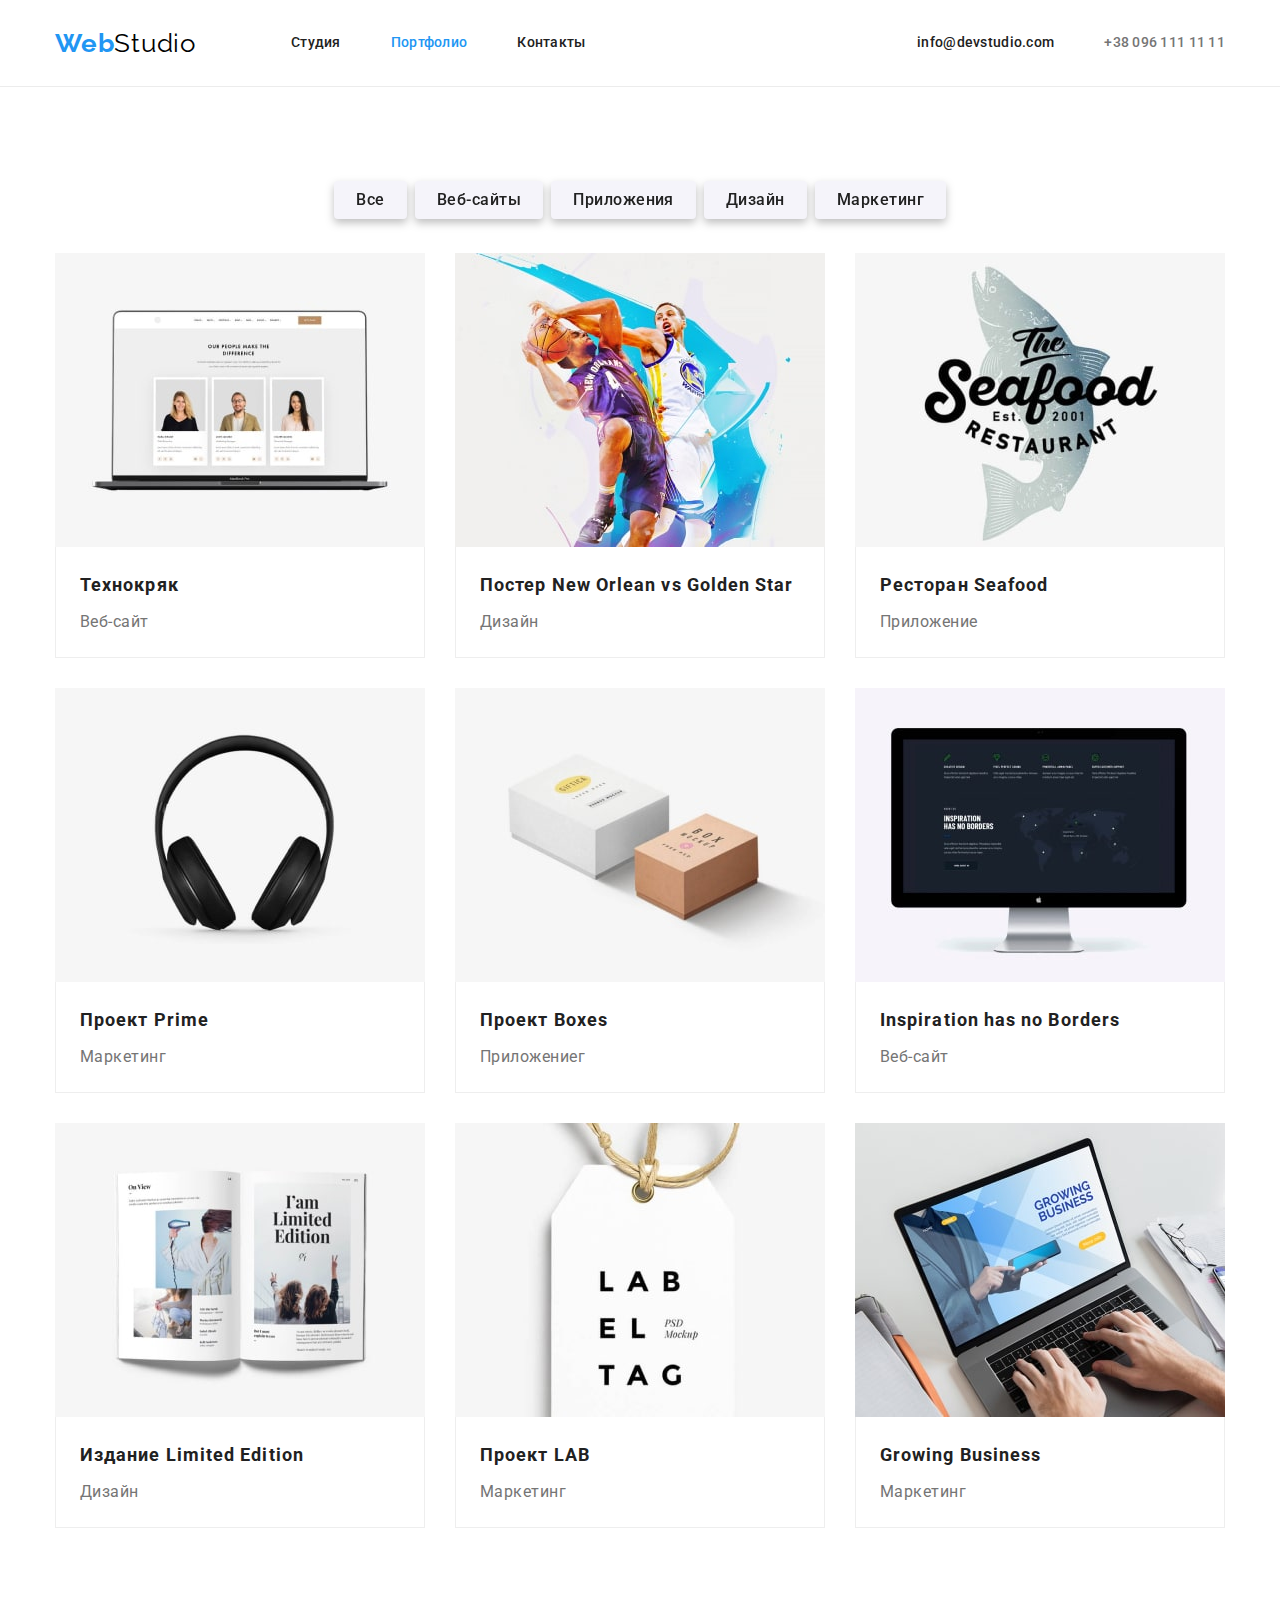
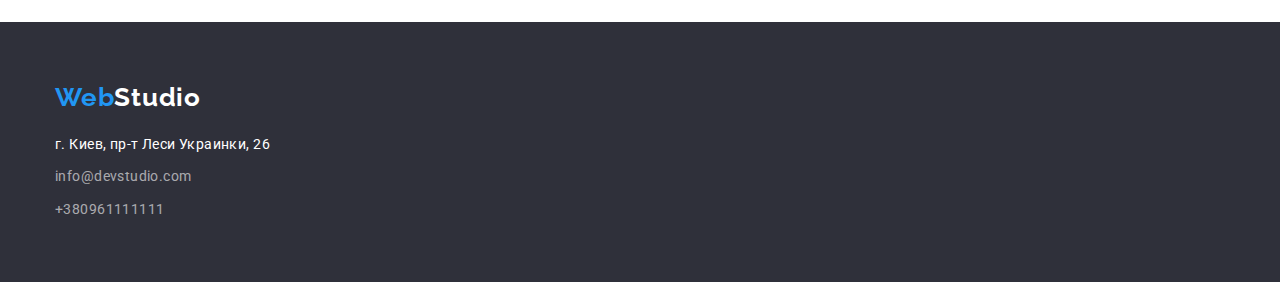
==== portfolio.html @ 40e77f45 "start" ====
<!DOCTYPE html>
<html lang="en">
<head>
    <meta charset="UTF-8">
    <meta http-equiv="X-UA-Compatible" content="IE=edge">
    <meta name="viewport" content="width=device-width, initial-scale=1.0">
    <title>Portfolio</title>
    <link rel="stylesheet" href="./css/modern-normalize.css" />
    <link
        rel="stylesheet"     
        href="https://fonts.googleapis.com/css2?family=Oleo+Script&family=Raleway:wght@700&family=Roboto:wght@400;500;700;900&display=swap"
    />    
    <link rel="stylesheet" href="./css/styles.css" />
</head>
<body>
    
    <!----------------------------------HEADER---------------------------------->
    
    <header class="header">
        <div class="container header-container">
            <nav class="header-navigation">
                <a class="link" href="./" lang="en"><span class="logo-part1">Web</span><span
                        class="logo-part2">Studio</span></a>
                <ul class="list header-list">
                    <li class="header-item"><a class="link header-link" href="./index.html">Студия</a></li>
                    <li class="header-item"><a class="link header-link current" href="./portfolio.html">Портфолио</a></li>
                    <li class="header-item"><a class="link header-link" href="">Контакты</a></li>
                </ul>
            </nav>
            <ul class="list header-list header-contacts">
                <li class="header-item"><a class="link header-link" href="mailto:info@devstudio.com">info@devstudio.com</a></li>
                <li class="header-item"><a class="link header-link header-tel" href="tel:+380961111111">+38 096 111 11 11</a></li>
            </ul>
        </div>
    </header>
        
    <!----------------------------------PORTFOLIO HERO---------------------------------->
    
    <main class="portfolio-hero">
        <section class="section">
            <div class="container">
                <ul class="list filter-list">
                    <li class="filter-items"><button class="portfolio-filter" type="button">Все</button></li>
                    <li class="filter-items"><button class="portfolio-filter" type="button">Веб-сайты</button></li>
                    <li class="filter-items"><button class="portfolio-filter" type="button">Приложения</button></li>
                    <li class="filter-items"><button class="portfolio-filter" type="button">Дизайн</button></li>
                    <li class="filter-items"><button class="portfolio-filter" type="button">Маркетинг</button></li>
                </ul>
                <ul class="list portfolio-list">
                    <li class="portfolio-item">
                        <a>
                            <img src="./images/portfolio/web-technokrack.jpg" alt="открытый ноутбук с сайтом технокряк" width="370" height="294" />
                            <div class="project-info">
                                <h3 class="portfolio-title">Технокряк</h1>
                                <p class="portfolio-text">Веб-сайт</p>
                            </div>    
                        </a>    
                    </li>    
                    <li class="portfolio-item">
                        <a>
                            <img src="./images/portfolio/design-poster-new-orlean-vs-golden-star.jpg" alt="постер с баскетболистами" width="370"
                                height="294" />
                            <div class="project-info">
                                <h3 class="portfolio-title">Постер New Orlean vs Golden Star</h1>
                                <p class="portfolio-text">Дизайн</p>
                            </div>
                        </a>
                    </li>
                    <li class="portfolio-item">
                        <a>
                            <img src="./images/portfolio/app-seafood-restaurant.jpg" alt="емблема рыбного ресторана" width="370"
                                height="294" />
                            <div class="project-info">
                                <h3 class="portfolio-title">Ресторан Seafood</h1>
                                <p class="portfolio-text">Приложение</p>
                            </div>
                        </a>
                    </li>
                    <li class="portfolio-item">
                        <a>
                            <img src="./images/portfolio/marketing-heandsfree-prime.jpg" alt="наушники" width="370" height="294" />
                            <div class="project-info">
                                <h3 class="portfolio-title">Проект Prime</h1>
                                <p class="portfolio-text">Маркетинг</p>
                            </div>
                        </a>
                    </li>
                    <li class="portfolio-item">
                        <a>
                            <img src="./images/portfolio/app-project-boxes.jpg" alt="коробки" width="370" height="294" />
                            <div class="project-info">
                                <h3 class="portfolio-title">Проект Boxes</h1>
                                <p class="portfolio-text">Приложениег</p>
                            </div>
                        </a>
                    </li>
                    <li class="portfolio-item">
                        <a>
                            <img src="./images/portfolio/web-Inspiration-has-no-borders.jpg" alt="монитор" width="370" height="294" />
                            <div class="project-info">
                                <h3 class="portfolio-title" lang="en">Inspiration has no Borders</h1>
                                <p class="portfolio-text">Веб-сайт</p>
                            </div>
                        </a>
                    </li>
                    <li class="portfolio-item">
                        <a>
                            <img src="./images/portfolio/design-limited-edition.jpg" alt="журнал" width="370" height="294" />
                            <div class="project-info">
                                <h3 class="portfolio-title">Издание Limited Edition</h1>
                                <p class="portfolio-text">Дизайн</p>
                            </div>
                        </a>
                    </li>
                    <li class="portfolio-item">
                        <a>
                            <img src="./images/portfolio/marketing-project-lab.jpg" alt="бирка" width="370" height="294" />
                            <div class="project-info">
                                <h3 class="portfolio-title">Проект LAB</h1>
                                <p class="portfolio-text">Маркетинг</p>
                            </div>
                        </a>    
                    </li>
                    <li class="portfolio-item">
                        <a>
                            <img src="./images/portfolio/appgrowing-business.jpg" alt="печатает на ноутбуке" width="370" height="294" />
                            <div class="project-info">
                                <h3 class="portfolio-title" lang="en">Growing Business</h1>
                                <p class="portfolio-text">Маркетинг</p>
                            </div>
                        </a>    
                    </li>
                </ul>
            </div>    
        </section>
    </main>
    
    <!----------------------------------FOOTER---------------------------------->
    
    <footer class="footer">
        <div class="container">
            <a class="link footer-logo" href="./" lang="en"><span class="logo-part1">Web</span><span
                    class="logo-part2-1">Studio</span></a>
            <address class="address-list">
                <ul class="list footer-list">
                    <li class="footer-item"><a class="link footer-link footer-address"
                            href="https://goo.gl/maps/CrpynMeNZt9cLwVB6" target="_blank">г. Киев, пр-т Леси Украинки, 26</a>
                    </li>
                    <li class="footer-item"><a class="link footer-link"
                            href="mailto:info@devstudio.com">info@devstudio.com</a></li>
                    <li class="footer-item"><a class="link footer-link" href="tel:+380961111111">+380961111111</a></li>
                </ul>
            </address>
        </div>
    </footer>
</body>
</html>
---- css/styles.css ----
:root {
  --logo-main-color: #2196f3;
  --logo-second-color: #000000;
  --logo-third-color: #ffffff;
  --heder-link-color: #212121;
  --heder-acent-link-color: #2196f3;
  --heder-tel-color: #757575;
  --title-main-color: #212121;
  --title-second-color: #212121;
  --title-third-title-color: #ffffff;
  --text-main-color: #757575;
  --btn-main-color: #2196f3;
  --btn-second-color: #f5f4fa;
  --btn-text-color: #ffffff;
  --btn-second-text-color: #212121;
  --footer-text-color: rgba(255, 255, 255, 0.6);
  --footer-text-accent-color: #ffffff;
  --footer-text-address-color: #ffffff;
  --background-main-color: #ffffff;
  --items-background-color: #ffffff;
}

p,
h1,
h2,
h3 {
  margin: 0;
}

ul {
  margin: 0;
  padding: 0;
}

img {
  display: block;
  max-width: 100%;
}

.container {
  width: 1200px;
  padding-left: 15px;
  padding-right: 15px;
  margin: 0 auto;
}

.section {
  padding-top: 94px;
  padding-bottom: 94px;
}

button {
  cursor: pointer;
}

body {
  font-family: "Roboto", sans-serif;
  font-style: normal;
  color: var(--text-main-color)
  background-color: var(--background-main-color);
}

.list {
  list-style: none;
}

.link {
  text-decoration: none;
}

.visually-hidden {
  position: absolute;
  white-space: nowrap;
  width: 1px;
  height: 1px;
  overflow: hidden;
  border: 0;
  padding: 0;
  clip: rect(0 0 0 0);
  clip-path: inset(50%);
  margin: -1px;
}

/*---------------------HEADER---------------------*/

.header {
  border-bottom: 1px solid #ECECEC;
}

.header-list {
  display: flex;
  margin-left: 95px;
}

.header-navigation {
  display: flex;
  align-items: center;
}

.header-contacts {
  margin-left: auto;
}

.header-container {
  display: flex;
  align-items: center;
}

.logo-part1 {
  font-family: "Raleway";
  font-weight: 700;
  font-size: 26px;
  line-height: 1.19;
  letter-spacing: 0.03em;
  color: var(--logo-main-color);
}

.logo-part2 {
  font-family: "Raleway";
  font-weight: 400;
  font-size: 26px;
  line-height: 1.19;
  letter-spacing: 0.03em;
  color: var(--logo-second-color);
}

.logo-part2-1 {
  font-family: "Raleway";
  font-weight: 700;
  font-size: 26px;
  line-height: 1.19;
  letter-spacing: 0.03em;
  color: var(--logo-third-color);
}

.header-item:not(:last-child) {
  margin-right: 50px;
}

.header-link {
  font-weight: 500;
  font-size: 14px;
  line-height: 1.14;
  letter-spacing: 0.02em;
  color: var(--heder-link-color);
  padding-top: 35px;
  padding-bottom: 35px;
  display: block;
}

.header-link:hover,
.header-link:focus {
  color: var(--heder-acent-link-color);
}

.current {
  color: var(--heder-acent-link-color)
}

.header-mail {
  font-weight: 500;
  font-size: 14px;
  line-height: 1.14;
  letter-spacing: 0.02em;
  color: var(--heder-tel-color);
  }

.header-tel {
  font-weight: 500;
  font-size: 14px;
  line-height: 1.14;
  letter-spacing: 0.02em;
  color: var(--heder-tel-color);
  }

/*---------------------HERO---------------------*/

.hero {
  background-color: #2f303a;
  padding-bottom: 200px;
  padding-top: 200px;
}

.hero-title {
  font-weight: 900;
  font-size: 44px;
  line-height: 1.36;
  text-align: center;
  letter-spacing: 0.06em;
  text-transform: uppercase;
  color: var(--title-third-title-color);
  max-width: 696px;
  margin: 0 auto 30px;
  }

.hero-btn {
  font-family: inherit;
  font-weight: 700;
  font-size: 16px;
  line-height: 1.87;
  display: flex;
  align-items: center;
  text-align: center;
  letter-spacing: 0.06em;
  background: var(--btn-main-color);
  color: var(--btn-text-color);
  box-sizing: border-box;
  min-width: 200px;
  min-height: 50px;
  border-radius: 4px;
  padding: 10px 32px;
  margin: 0 auto;
  display: block;
  }

.hero-btn:hover,
.hero-btn:focus {
  background: #188ce8;
}

/*---------------------FEATURES---------------------*/

section.features {
  padding-bottom: 0;
}

.features-title {
  font-weight: 700;
  font-size: 14px;
  line-height: 1.14;
  letter-spacing: 0.03em;
  text-transform: uppercase;
  color: var(--title-main-color);
  }

.features-list {
  display: flex;
}

.features-item {
  width: 270px;
}

.feutered-item:not(:last-child) {
  margin-right: 30px;
}

.features-text {
  font-weight: 400;
  font-size: 14px;
  line-height: 1.71;
  letter-spacing: 0.03em;
  color: var(--text-main-color);
}

/*---------------------WHAT WE DOING---------------------*/

.what-we-doing-title {
  font-weight: 700;
  font-size: 36px;
  line-height: 1.17;
  text-align: center;
  letter-spacing: 0.03em;
  color: var(--title-main-color);
  margin-bottom: 50px;
}

.doing-list {
  display: flex;
  flex-wrap: wrap;
}

.doing-item:not(:last-child) {
  margin-right: 30px;
}

/*---------------------TEAM---------------------*/

.team {
  background-color: #F5F4FA;
}

.team-title {
  font-weight: bold;
  font-size: 36px;
  line-height: 1.16;
  text-align: center;
  letter-spacing: 0.03em;
  color:var(--title-main-color);
  margin-bottom: 50px;
}

.team-list {
  display: flex;
  flex-wrap: wrap;
  }

.team-item {
  background: var(--items-background-color);
  width: 270px;
  filter: drop-shadow(0px 4px 4px rgba(0, 0, 0, 0.25));
}

.team-item:not(:last-child) {
  margin-right: 30px;
}

.team-info {
  padding-top: 30px;
  padding-bottom: 30px;
}

.team-member {
  font-weight: 500;
  font-size: 16px;
  line-height: 1.19;
  text-align: center;
  letter-spacing: 0.03em;
  color: var(--title-second-color);
  margin-bottom: 10px;
}

.team-text {
  font-weight: 400;
  font-size: 16px;
  line-height: 1.19;
  text-align: center;
  letter-spacing: 0.03em;
  color: var(--text-main-color);
  }

/*---------------------FOOTER---------------------*/

.footer {
  background: #2f303a;
  padding-top: 60px;
  padding-bottom: 60px;
}

address {
  font-style: normal;
}

.footer-logo {
  display: block;
  margin-bottom: 20px;
}

.footer-item:not(:last-child) {
  margin-bottom: 9px;
}

.footer-link {
  font-weight: 400;
  font-size: 14px;
  line-height: 1.71;
  letter-spacing: 0.03em;
  color: var(--footer-text-color);
}

.footer-address {
  color: var(--footer-text-address-color);
}

/*---------------------PORTFOLIO---------------------*/

.filter-list {
  display: flex;
  margin: 0 auto 34px;
  justify-content: center;
}

.filter-items:not(:last-child) {
  margin-right: 8px;
}

.portfolio-filter {
  background-color: #F5F4FA;
  font-family: inherit;
  font-weight: 500;
  font-size: 16px;
  line-height: 1.62;
  text-align: center;
  letter-spacing: 0.03em;
  color: var(--btn-second-text-color);
  min-width: 73px;
  padding: 6px 22px;
  display: block;
  border: transparent;
  border-radius: 4px;
  filter: drop-shadow(0px 4px 4px rgba(0, 0, 0, 0.25));
}

.portfolio-filter:hover,
.portfolio-filter:focus {
  background-color: var(--btn-main-color);
  font-weight: 500;
  font-size: 16px;
  line-height: 1.62;
  text-align: center;
  letter-spacing: 0.03em;
  color: var(--btn-text-color);
  box-shadow: 0px 4px 4px 0px #00000040;
}

.portfolio-list {
  display: flex;
  flex-wrap: wrap;
  margin-left: -30px;
  margin-top: -30px;
}

.portfolio-item {
  margin-top: 30px;
  flex-basis: calc(100% / 3 - 30px);
  margin-left: 30px;
  background: var(--items-background-color);
  }

.project-info {
  padding: 20px 24px;
  border-bottom: 1px solid #EEEEEE;
  border-left: 1px solid #EEEEEE;
  border-right: 1px solid #EEEEEE;
}

.portfolio-title {
  font-weight: 700;
  font-size: 18px;
  line-height: 2.0;
  letter-spacing: 0.06em;
  color: var(--title-main-color);
}

.portfolio-text {
font-weight: 400;
font-size: 16px;
line-height: 1.87;
letter-spacing: 0.03em;
color: var(--text-main-color);
margin-top: 4px;
}
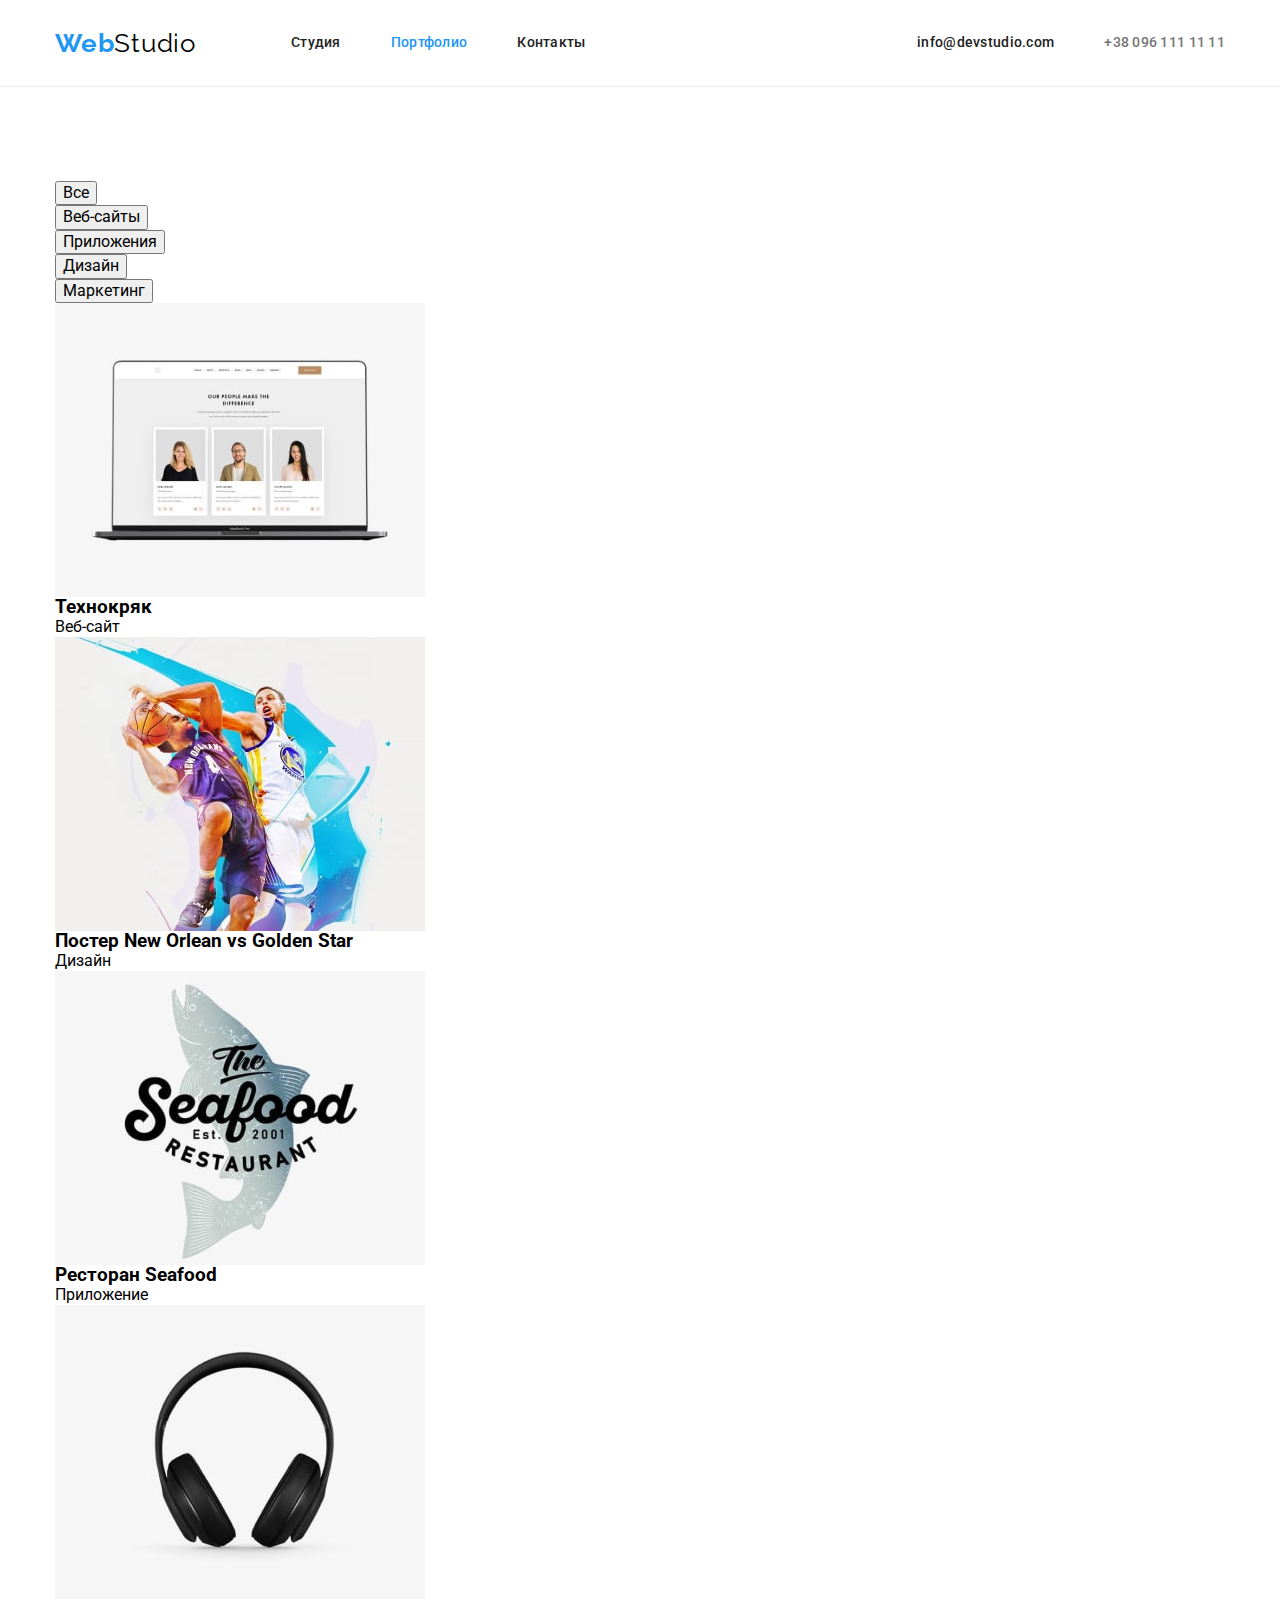
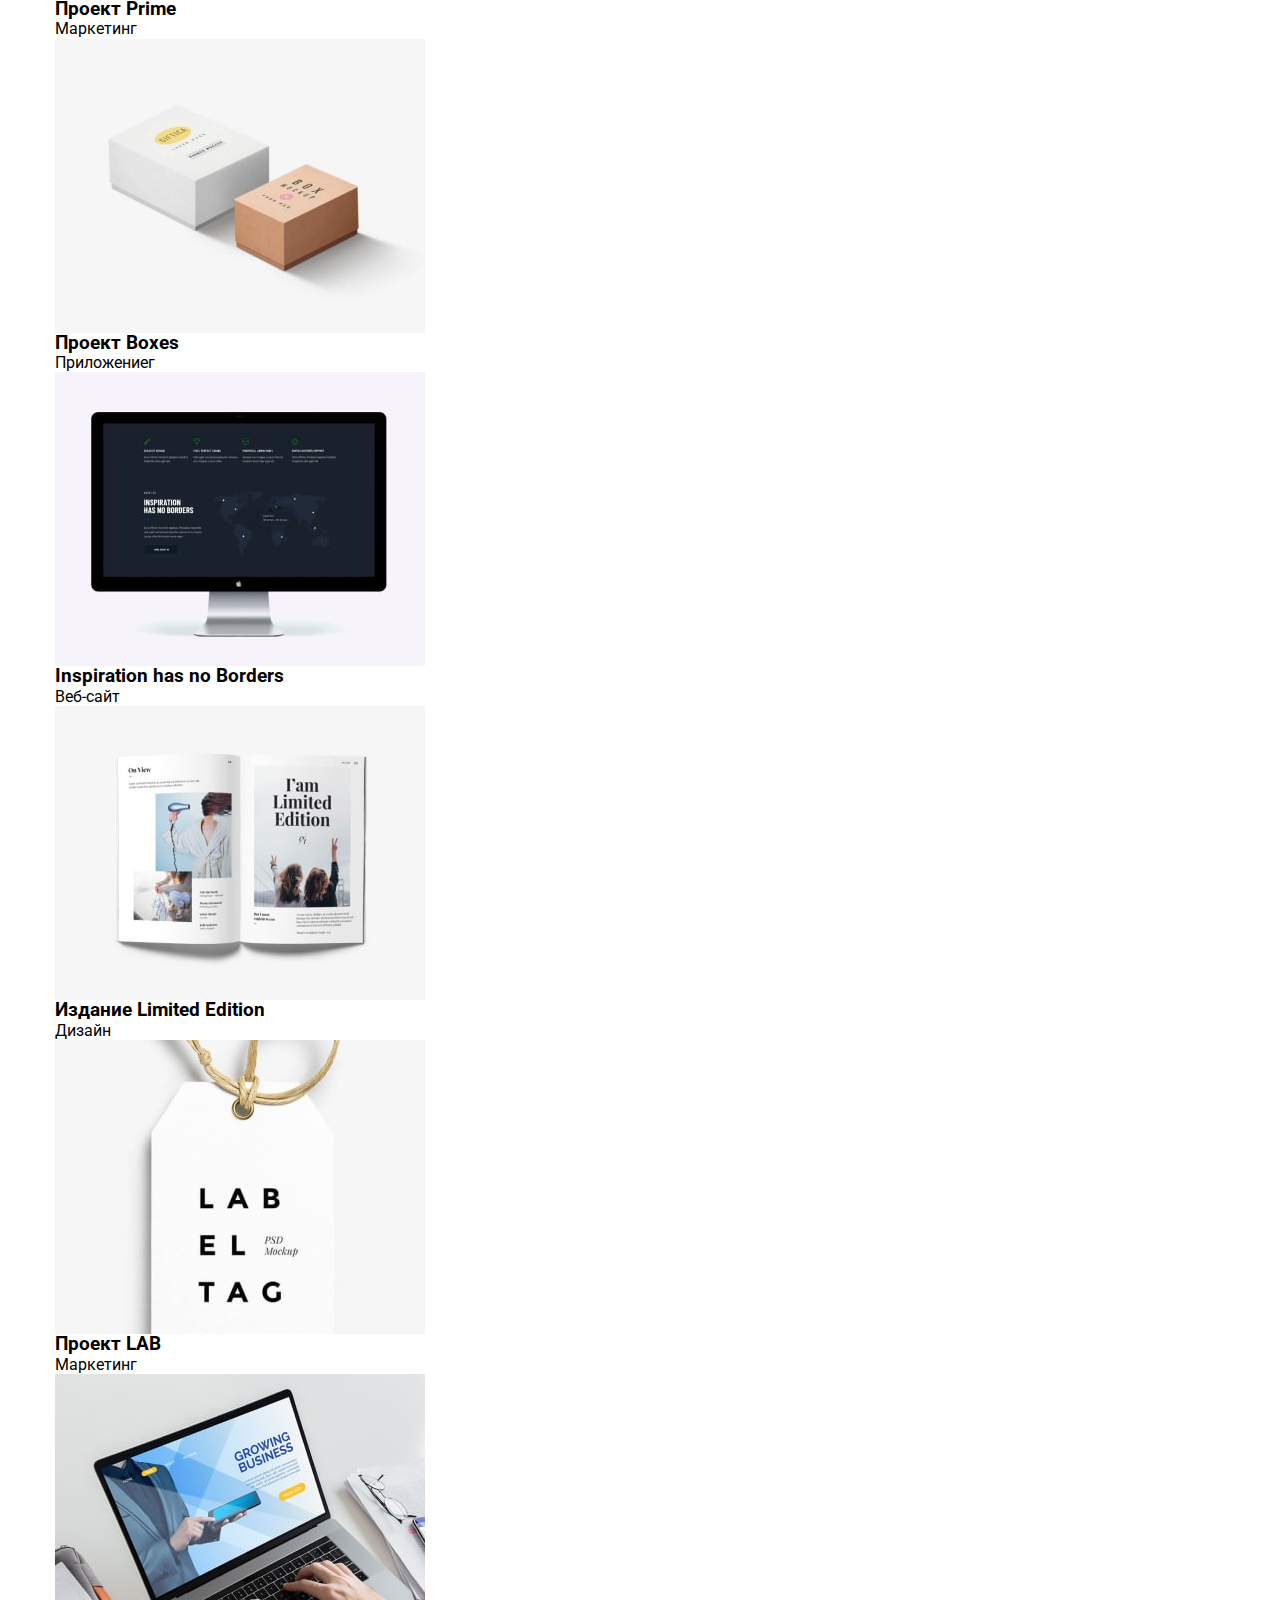
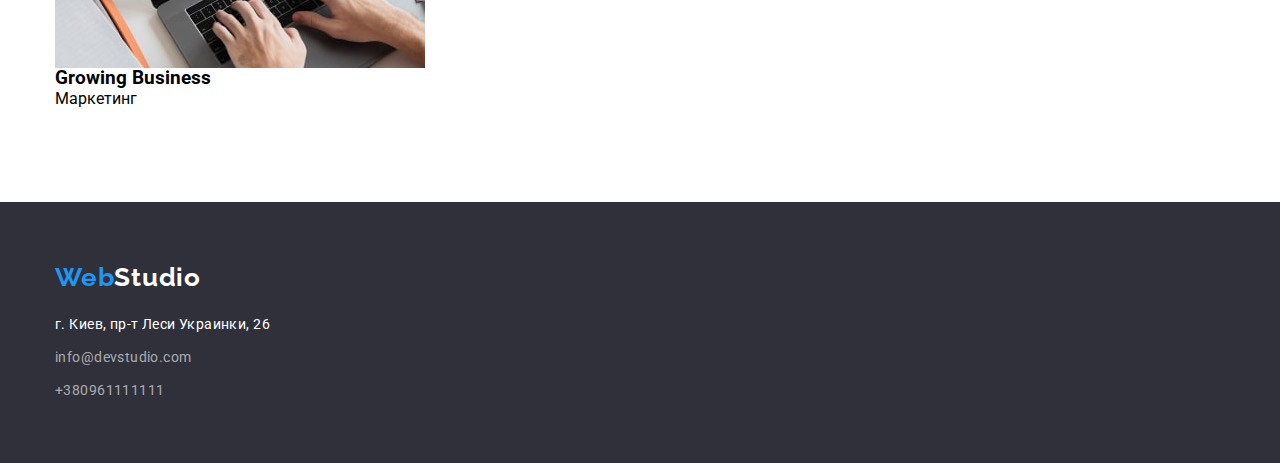
==== commit c877232c: "add header and footer icon" ====
--- a/portfolio.html
+++ b/portfolio.html
@@ -152,6 +152,9 @@
                 </ul>
             </address>
         </div>
+        <div class="container">
+            
+        </div>
     </footer>
 </body>
 </html>--- a/css/styles.css
+++ b/css/styles.css
@@ -18,7 +18,8 @@
   --footer-text-address-color: #ffffff;
   --background-main-color: #ffffff;
   --items-background-color: #ffffff;
-}
+  --icon-background-color: #ffffff;
+  }
 
 p,
 h1,
@@ -145,7 +146,8 @@
   color: var(--heder-link-color);
   padding-top: 35px;
   padding-bottom: 35px;
-  display: block;
+  display: flex;
+  align-items: center;
 }
 
 .header-link:hover,
@@ -165,6 +167,21 @@
   color: var(--heder-tel-color);
   }
 
+.header-mail::before {
+  fill: currentColor;
+  margin-right: 10px;
+  margin-right: 16px;
+  background-image: url(../images/icons/icons.svg#icon-envelope);
+}
+
+.mail-icon {
+  fill: currentColor;
+  margin-right: 10px;
+  margin-right: 16px;
+  background-image: url(../);
+}
+
+
 .header-tel {
   font-weight: 500;
   font-size: 14px;
@@ -173,12 +190,23 @@
   color: var(--heder-tel-color);
   }
 
+.tel-icon {
+  fill: currentColor;
+  margin-right: 10px;
+}
+
 /*---------------------HERO---------------------*/
 
 .hero {
-  background-color: #2f303a;
+  background-color: #C4C4C4;
+  background-image: url(../images/Hero-bg.jpg);
+  background-image: linear-gradient(to right, #2F303A66);
+  background-repeat: no-repeat;
+  background-position: center;
+  block-size: cover;
   padding-bottom: 200px;
   padding-top: 200px;
+  filter: drop-shadow(0px 4px 4px rgba(0, 0, 0, 0.25));
 }
 
 .hero-title {
@@ -224,6 +252,32 @@
   padding-bottom: 0;
 }
 
+.features-list {
+  display: flex;
+}
+
+.features-item {
+  width: 270px;
+}
+
+.features-item + .features-item {
+  margin-left: 30px;
+}
+
+.pre-futures {
+  width: 270px;
+  height: 120px;
+  background: #F5F4FA;
+  padding: 25px 100px;
+  margin-bottom: 30px;
+}
+
+.pre-futures-icon {
+  width: 70px;
+  height: 70px;
+  fill: #212121;
+}
+
 .features-title {
   font-weight: 700;
   font-size: 14px;
@@ -232,18 +286,6 @@
   text-transform: uppercase;
   color: var(--title-main-color);
   }
-
-.features-list {
-  display: flex;
-}
-
-.features-item {
-  width: 270px;
-}
-
-.feutered-item:not(:last-child) {
-  margin-right: 30px;
-}
 
 .features-text {
   font-weight: 400;
@@ -253,6 +295,10 @@
   color: var(--text-main-color);
 }
 
+.pre-futures-icon {
+
+}
+
 /*---------------------WHAT WE DOING---------------------*/
 
 .what-we-doing-title {
@@ -327,14 +373,109 @@
   text-align: center;
   letter-spacing: 0.03em;
   color: var(--text-main-color);
-  }
-
-/*---------------------FOOTER---------------------*/
+  margin-bottom: 16px;
+  }
+
+.team-social-list {
+  display: flex;
+  justify-content: center;
+}
+
+.team-social-item {
+  width: 44px;
+  height: 44px;
+}
+
+.team-social-item + .team-social-item {
+  margin-left: 10px;
+}
+
+.team-social-link {
+  width: 100%;
+  height: 100%;
+  display: block;
+  background-color:var(--icon-background-color);
+  border-radius: 50%;
+  display: flex;
+  align-items: center;
+  justify-content: center;
+  color:  #AFB1B8;
+}
+
+.team-social-icon {
+  fill: currentColor;
+}
+
+.team-social-link:hover,
+.team-social-link:focus {
+  background-color: #2196F3;
+  color: #ffffff;
+}  
+
+/*---------------------CASTOMERS---------------------*/
+
+.castomers-title {
+  font-weight: 700;
+  font-size: 36px;
+  line-height: 1.16;
+  text-align: center;
+  letter-spacing: 0.03em;
+  color:var(--title-main-color);
+  margin-bottom: 50px;
+}
+
+.castomers-list {
+  display: flex;
+}
+
+.castomers-item {
+  width: 170px;
+  height: 92px;
+}
+
+.castomers-item + .castomers-item {
+  margin-left: 30px;
+}
+
+.castomers-link {
+  width: 100%;
+  height: 100%;
+  display: block;
+  background-color:var(--icon-background-color);
+  display: flex;
+  align-items: center;
+  justify-content: center;
+  color:  #AFB1B8;
+  border: 1px solid #AFB1B8;
+  box-sizing: border-box;
+  border-radius: 4px;
+  padding: 16px 32px;  
+}
+
+.castomers-icon {
+  fill: currentColor;
+}
+
+.castomers-link:hover,
+.castomers-link:focus {
+  color: #2196F3;
+  border: 1px solid #2196F3;
+}
+
+  /*---------------------FOOTER---------------------*/
 
 .footer {
   background: #2f303a;
   padding-top: 60px;
   padding-bottom: 60px;
+  /* display: flex;
+  align-items: center;
+  justify-content: start; */
+}
+
+.footer-container {
+  display: flex;
+  justify-content: start;
 }
 
 address {
@@ -361,6 +502,95 @@
 .footer-address {
   color: var(--footer-text-address-color);
 }
+
+.footer-social{
+  width: auto;
+  height: auto;
+  margin-left: 70px;
+}
+
+.footer-social-title {
+  font-weight: 700;
+  height: 14px;
+  line-height: 1.14;
+  letter-spacing: 0.03em;
+  text-align: center;
+  color: var(--title-third-title-color);
+  margin-bottom: 20px;
+}
+
+.footer-social-list {
+  display: flex;
+  justify-content: center;
+}
+
+.footer-social-items {
+  width: 44px;
+  height: 44px;
+  background-color: rgba(255, 255, 255, 0.1);
+  border-radius: 50%;
+}
+
+.footer-social-items + .footer-social-items {
+ margin-left: 10px;
+}
+
+.footer-social-link {
+  width: 100%;
+  height: 100%;
+  display: block;
+  background-color:#FFFFFF1A;
+  border-radius: 50%;
+  display: flex;
+  align-items: center;
+  justify-content: center;
+  color:  #ffffff;
+}
+
+.footer-social-icon {
+  fill: currentColor;
+}
+
+.footer-social-link:hover,
+.footer-social-link:focus {
+  background-color: #2196F3;
+  color: #ffffff;
+
+/* .team-social-list {
+  display: flex;
+  justify-content: center;
+}
+
+.team-social-item {
+  width: 44px;
+  height: 44px;
+}
+
+.team-social-item + .team-social-item {
+  margin-left: 10px;
+}
+
+.team-social-link {
+  width: 100%;
+  height: 100%;
+  display: block;
+  background-color:var(--icon-background-color);
+  border-radius: 50%;
+  display: flex;
+  align-items: center;
+  justify-content: center;
+  color:  #AFB1B8;
+}
+
+.team-social-icon {
+  fill: currentColor;
+}
+
+.team-social-link:hover,
+.team-social-link:focus {
+  background-color: #2196F3;
+  color: #ffffff;
+}  */
 
 /*---------------------PORTFOLIO---------------------*/
 
@@ -401,6 +631,7 @@
   letter-spacing: 0.03em;
   color: var(--btn-text-color);
   box-shadow: 0px 4px 4px 0px #00000040;
+  filter: drop-shadow(0px 4px 4px rgba(0, 0, 0, 0.25));
 }
 
 .portfolio-list {
@@ -416,6 +647,11 @@
   margin-left: 30px;
   background: var(--items-background-color);
   }
+
+.portfolio-item:hover,
+.portfolio-item:focus {
+  filter: drop-shadow(0px 4px 4px rgba(0, 0, 0, 0.25));
+}
 
 .project-info {
   padding: 20px 24px;
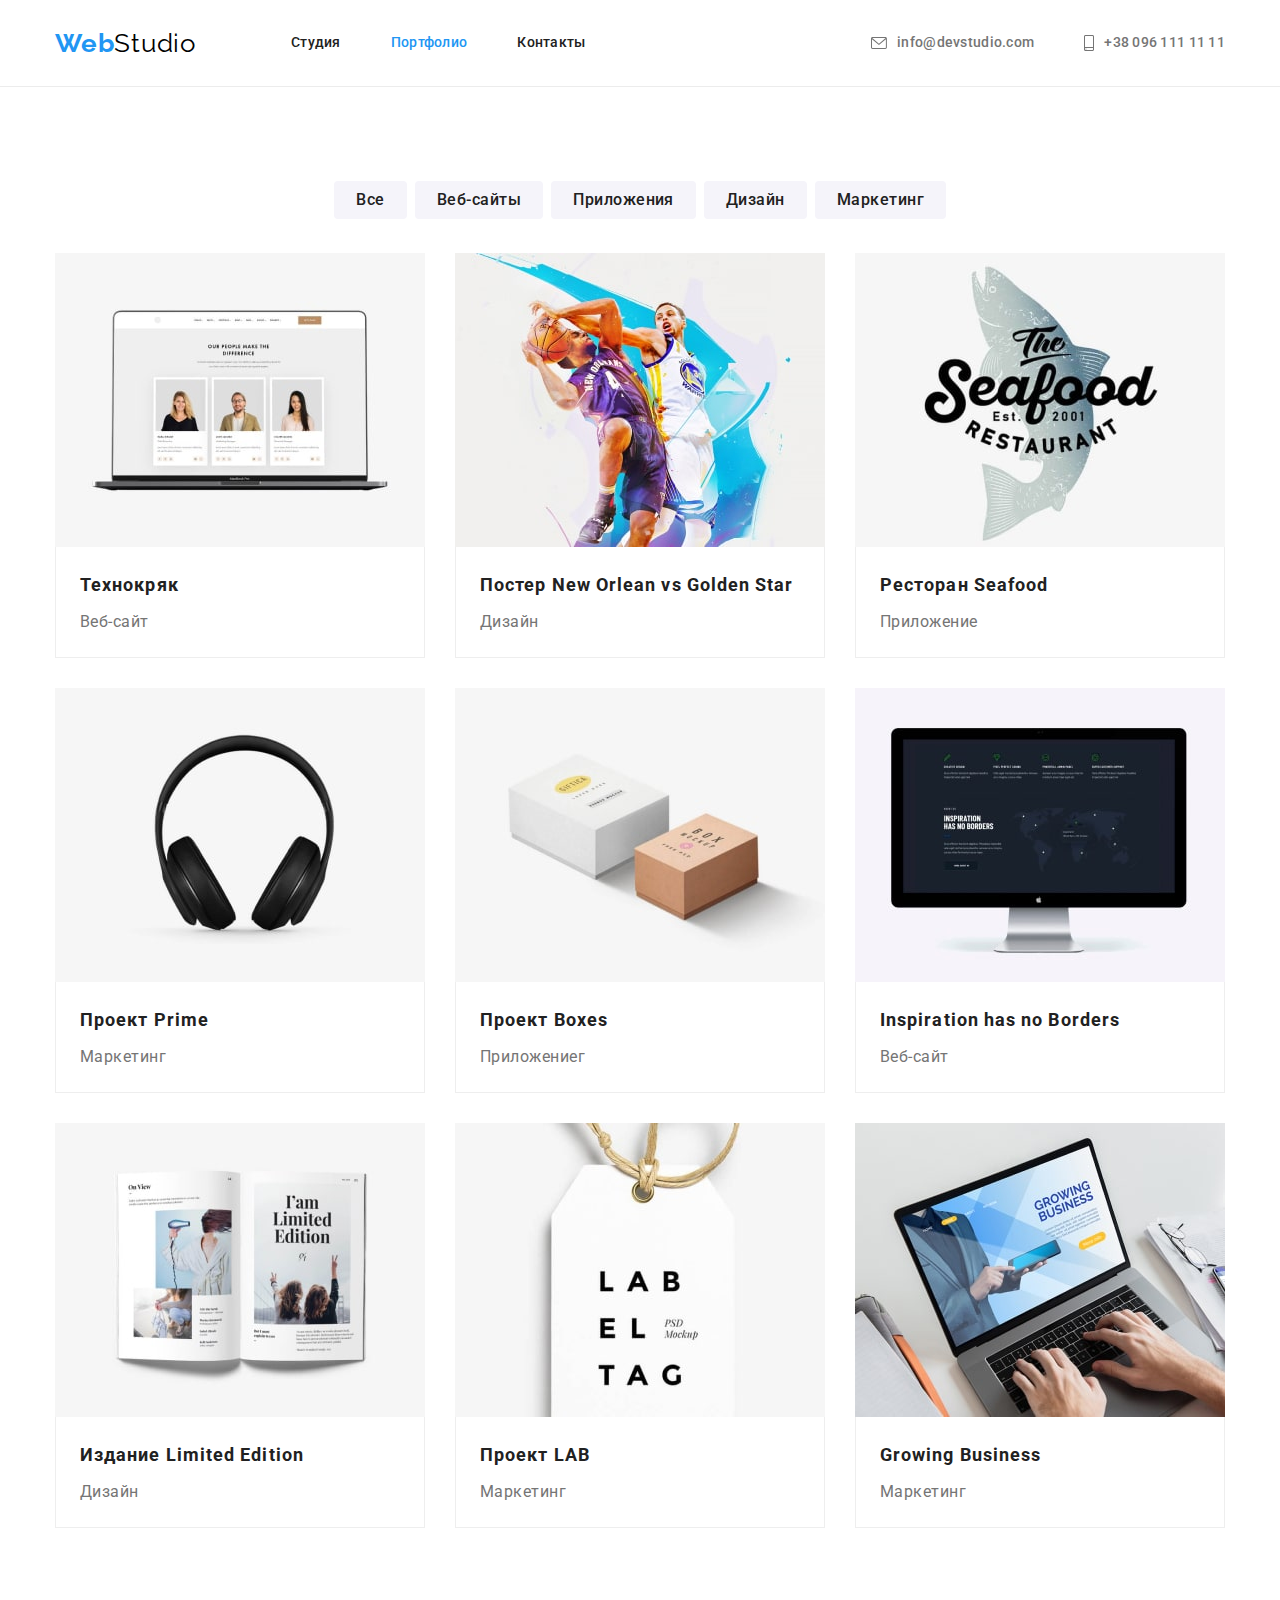
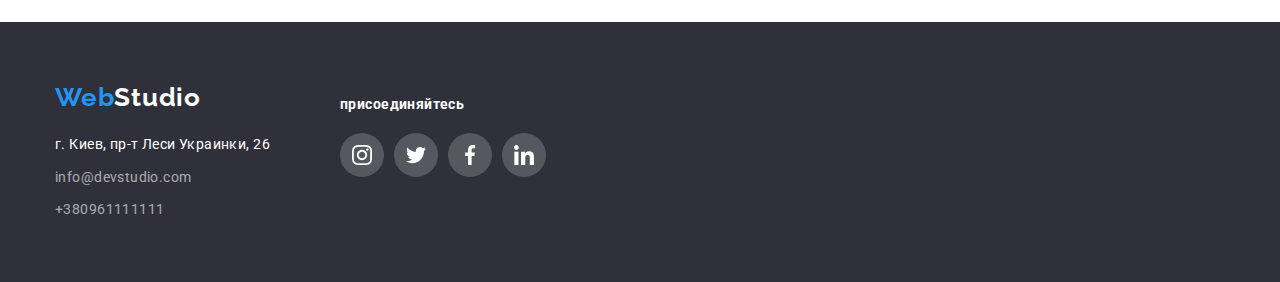
==== commit d98019df: "bugs fixed" ====
--- a/portfolio.html
+++ b/portfolio.html
@@ -28,13 +28,27 @@
                 </ul>
             </nav>
             <ul class="list header-list header-contacts">
-                <li class="header-item"><a class="link header-link" href="mailto:info@devstudio.com">info@devstudio.com</a></li>
-                <li class="header-item"><a class="link header-link header-tel" href="tel:+380961111111">+38 096 111 11 11</a></li>
+                <li class="header-item">
+                    <a class="link header-link header-mail" href="mailto:info@devstudio.com">
+                        <svg class="mail-icon" width=16 height=12>
+                            <use href="./images/icons/icons.svg#icon-envelope"></use>
+                        </svg>
+                        info@devstudio.com
+                    </a>
+                </li>
+                <li class="header-item">
+                    <a class="link header-link header-tel" href="tel:+380961111111">
+                        <svg class="tel-icon" width=10 height=16>
+                            <use href="./images/icons/icons.svg#icon-smartphone"></use>
+                        </svg>
+                        +38 096 111 11 11
+                    </a>
+                </li>
             </ul>
         </div>
     </header>
         
-    <!----------------------------------PORTFOLIO HERO---------------------------------->
+    <!----------------------------------PORTFOLIO---------------------------------->
     
     <main class="portfolio-hero">
         <section class="section">
@@ -138,22 +152,54 @@
     <!----------------------------------FOOTER---------------------------------->
     
     <footer class="footer">
-        <div class="container">
-            <a class="link footer-logo" href="./" lang="en"><span class="logo-part1">Web</span><span
-                    class="logo-part2-1">Studio</span></a>
-            <address class="address-list">
-                <ul class="list footer-list">
-                    <li class="footer-item"><a class="link footer-link footer-address"
-                            href="https://goo.gl/maps/CrpynMeNZt9cLwVB6" target="_blank">г. Киев, пр-т Леси Украинки, 26</a>
-                    </li>
-                    <li class="footer-item"><a class="link footer-link"
-                            href="mailto:info@devstudio.com">info@devstudio.com</a></li>
-                    <li class="footer-item"><a class="link footer-link" href="tel:+380961111111">+380961111111</a></li>
-                </ul>
-            </address>
-        </div>
-        <div class="container">
-            
+        <div class="container footer-container">
+            <div class="footer-adress">
+                <a class="link footer-logo" href="./" lang="en"><span class="logo-part1">Web</span><span
+                        class="logo-part2-1">Studio</span></a>
+                <address class="address-list">
+                    <ul class="list footer-list">
+                        <li class="footer-item"><a class="link footer-link footer-address"
+                                href="https://goo.gl/maps/CrpynMeNZt9cLwVB6" target="_blank">г. Киев, пр-т Леси Украинки,
+                                26</a></li>
+                        <li class="footer-item"><a class="link footer-link"
+                                href="mailto:info@devstudio.com">info@devstudio.com</a></li>
+                        <li class="footer-item"><a class="link footer-link" href="tel:+380961111111">+380961111111</a></li>
+                    </ul>
+                </address>
+            </div>
+            <div class="footer-social">
+                <h2 class="footer-social-title">присоединяйтесь</h2>
+                <ul class="list footer-social-list">
+                    <li class="footer-social-items">
+                        <a href="" class="footer-social-link">
+                            <svg class="footer-social-icon" width=20 height=20>
+                                <use href="./images/icons/icons.svg#icon-instagram"></use>
+                            </svg>
+                        </a>
+                    </li>
+                    <li class="footer-social-items">
+                        <a href="" class="footer-social-link">
+                            <svg class="footer-social-icon" width=20 height=20>
+                                <use href="./images/icons/icons.svg#icon-twitter"></use>
+                            </svg>
+                        </a>
+                    </li>
+                    <li class="footer-social-items">
+                        <a href="" class="footer-social-link">
+                            <svg class="footer-social-icon" width=20 height=20>
+                                <use href="./images/icons/icons.svg#icon-facebook"></use>
+                            </svg>
+                        </a>
+                    </li>
+                    <li class="footer-social-items">
+                        <a href="" class="footer-social-link">
+                            <svg class="footer-social-icon" width=20 height=20>
+                                <use href="./images/icons/icons.svg#icon-linkedin"></use>
+                            </svg>
+                        </a>
+                    </li>
+                </ul>
+            </div>
         </div>
     </footer>
 </body>
--- a/css/styles.css
+++ b/css/styles.css
@@ -170,14 +170,12 @@
 .header-mail::before {
   fill: currentColor;
   margin-right: 10px;
-  margin-right: 16px;
   background-image: url(../images/icons/icons.svg#icon-envelope);
 }
 
 .mail-icon {
   fill: currentColor;
   margin-right: 10px;
-  margin-right: 16px;
   background-image: url(../);
 }
 
@@ -199,11 +197,10 @@
 
 .hero {
   background-color: #C4C4C4;
-  background-image: url(../images/Hero-bg.jpg);
-  background-image: linear-gradient(to right, #2F303A66);
+  background-image: linear-gradient(rgba(47, 48, 58, 0.4), rgba(47, 48, 58, 0.4)),
+  url(../images/Hero-bg.jpg);
   background-repeat: no-repeat;
   background-position: center;
-  block-size: cover;
   padding-bottom: 200px;
   padding-top: 200px;
   filter: drop-shadow(0px 4px 4px rgba(0, 0, 0, 0.25));
@@ -270,6 +267,7 @@
   background: #F5F4FA;
   padding: 25px 100px;
   margin-bottom: 30px;
+  border-radius: 4px;
 }
 
 .pre-futures-icon {
@@ -293,10 +291,6 @@
   line-height: 1.71;
   letter-spacing: 0.03em;
   color: var(--text-main-color);
-}
-
-.pre-futures-icon {
-
 }
 
 /*---------------------WHAT WE DOING---------------------*/
@@ -468,9 +462,6 @@
   background: #2f303a;
   padding-top: 60px;
   padding-bottom: 60px;
-  /* display: flex;
-  align-items: center;
-  justify-content: start; */
 }
 
 .footer-container {
@@ -507,14 +498,14 @@
   width: auto;
   height: auto;
   margin-left: 70px;
+  padding-top: 15px;
 }
 
 .footer-social-title {
   font-weight: 700;
-  height: 14px;
+  font-size: 14px;
   line-height: 1.14;
   letter-spacing: 0.03em;
-  text-align: center;
   color: var(--title-third-title-color);
   margin-bottom: 20px;
 }
@@ -555,42 +546,7 @@
 .footer-social-link:focus {
   background-color: #2196F3;
   color: #ffffff;
-
-/* .team-social-list {
-  display: flex;
-  justify-content: center;
-}
-
-.team-social-item {
-  width: 44px;
-  height: 44px;
-}
-
-.team-social-item + .team-social-item {
-  margin-left: 10px;
-}
-
-.team-social-link {
-  width: 100%;
-  height: 100%;
-  display: block;
-  background-color:var(--icon-background-color);
-  border-radius: 50%;
-  display: flex;
-  align-items: center;
-  justify-content: center;
-  color:  #AFB1B8;
-}
-
-.team-social-icon {
-  fill: currentColor;
-}
-
-.team-social-link:hover,
-.team-social-link:focus {
-  background-color: #2196F3;
-  color: #ffffff;
-}  */
+}
 
 /*---------------------PORTFOLIO---------------------*/
 
@@ -618,7 +574,7 @@
   display: block;
   border: transparent;
   border-radius: 4px;
-  filter: drop-shadow(0px 4px 4px rgba(0, 0, 0, 0.25));
+  /* filter: drop-shadow(0px 4px 4px rgba(0, 0, 0, 0.25)); */
 }
 
 .portfolio-filter:hover,
@@ -669,10 +625,10 @@
 }
 
 .portfolio-text {
-font-weight: 400;
-font-size: 16px;
-line-height: 1.87;
-letter-spacing: 0.03em;
-color: var(--text-main-color);
-margin-top: 4px;
+  font-weight: 400;
+  font-size: 16px;
+  line-height: 1.87;
+  letter-spacing: 0.03em;
+  color: var(--text-main-color);
+  margin-top: 4px;
 }